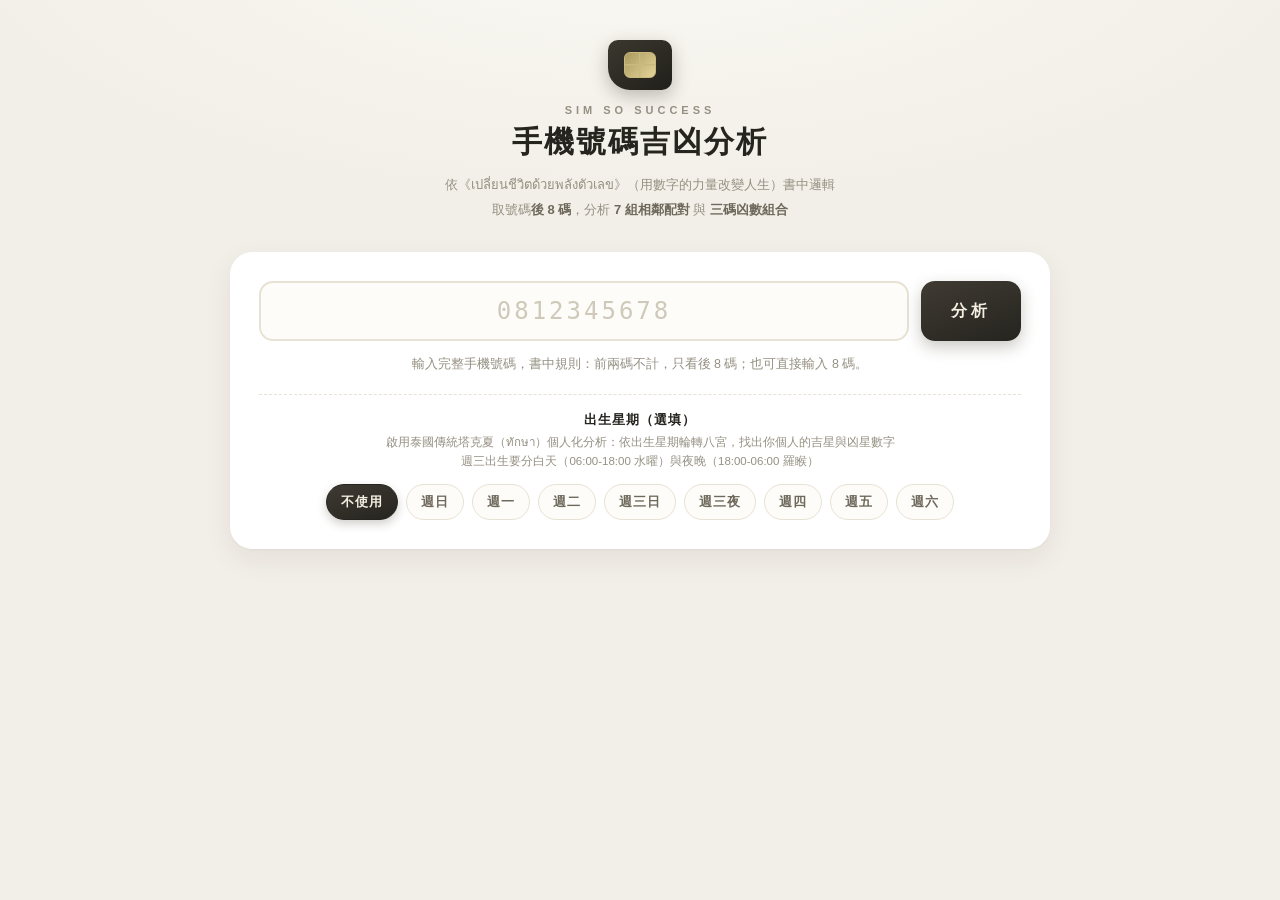
==== index.html @ 153717e4 "chore: 改名 index.html 供 GitHub Pages 直接開啟 Co-Authored-By: Claude Fable 5 <noreply@anthropic.com> Clau" ====
<!DOCTYPE html>
<html lang="zh-Hant">
<head>
<meta charset="UTF-8">
<meta name="viewport" content="width=device-width, initial-scale=1.0">
<title>เบอร์มงคล 手機號碼吉凶分析</title>
<style>
  :root{
    --bg:#f2efe8; --card:#ffffff; --ink:#26241f; --sub:#959082;
    --line:#e8e2d4;
    --good:#2f7a54; --good-soft:#e3f1e8; --good-deep:#1f5e3e;
    --mid:#a07f28; --mid-soft:#f6eed6;
    --bad:#b0472f; --bad-soft:#f8e7e1; --bad-deep:#8c3520;
    --dark:#33302a; --dark2:#4a463e;
  }
  *{box-sizing:border-box; margin:0; padding:0;}
  html{scroll-behavior:smooth;}
  body{
    font-family:"PingFang TC","Noto Sans TC","Microsoft JhengHei",sans-serif;
    background:
      radial-gradient(1200px 500px at 50% -10%, #fbf9f4 0%, var(--bg) 60%),
      var(--bg);
    color:var(--ink); min-height:100vh; padding:40px 16px 90px;
  }
  .wrap{max-width:820px; margin:0 auto;}

  /* ---------- header ---------- */
  header{text-align:center; margin-bottom:30px;}
  .simcard{
    width:64px; height:50px; margin:0 auto 14px; position:relative;
    background:linear-gradient(145deg,#3b382f,#211f1a);
    border-radius:10px 10px 10px 22px;
    box-shadow:0 6px 18px rgba(40,35,20,.28);
  }
  .simcard::before{
    content:""; position:absolute; inset:12px 16px;
    border:1.5px solid #c9b97e; border-radius:6px;
    background:
      linear-gradient(#c9b97e,#c9b97e) 50% 0/1.5px 100% no-repeat,
      linear-gradient(#c9b97e,#c9b97e) 0 50%/100% 1.5px no-repeat,
      linear-gradient(135deg,#ac9a5e,#e3d49a);
  }
  header .brand{
    font-size:11px; letter-spacing:4px; color:var(--sub); font-weight:700;
    text-transform:uppercase; margin-bottom:6px;
  }
  h1{font-size:30px; font-weight:800; letter-spacing:2px;}
  header .sub{
    color:var(--sub); font-size:13px; margin-top:10px; line-height:1.9;
  }
  header .sub b{color:#6f695c; font-weight:700;}

  /* ---------- panels ---------- */
  .panel{
    background:var(--card); border-radius:22px; padding:28px;
    box-shadow:0 1px 2px rgba(40,35,20,.04), 0 10px 30px rgba(40,35,20,.07);
    margin-bottom:22px; border:1px solid #fff;
  }
  .sec-title{
    font-size:16px; font-weight:800; letter-spacing:1px;
    display:flex; align-items:center; gap:10px; margin-bottom:16px;
  }
  .sec-title .bar{width:5px; height:20px; border-radius:3px; background:var(--dark);}
  .sec-title.g .bar{background:var(--good);}
  .sec-title.b .bar{background:var(--bad);}
  .sec-title.w .bar{background:#d1742f;}

  /* ---------- input ---------- */
  .input-row{display:flex; gap:12px;}
  input#num{
    flex:1; font-size:24px; letter-spacing:5px; padding:14px 18px;
    border:2px solid var(--line); border-radius:14px; outline:none;
    font-family:"SF Mono",Menlo,monospace; text-align:center; color:var(--ink);
    background:#fdfcf9; transition:border-color .2s, box-shadow .2s;
  }
  input#num:focus{border-color:#b7ad97; box-shadow:0 0 0 4px rgba(183,173,151,.18);}
  input#num::placeholder{color:#cfc9ba; letter-spacing:3px;}
  button#go{
    background:linear-gradient(160deg,#3f3b33,#26241f); color:#f4efe2;
    border:none; border-radius:14px; padding:14px 30px; font-size:16px;
    cursor:pointer; font-family:inherit; letter-spacing:4px; font-weight:700;
    box-shadow:0 6px 16px rgba(40,35,20,.25); transition:transform .1s, box-shadow .2s;
  }
  button#go:hover{box-shadow:0 8px 20px rgba(40,35,20,.32);}
  button#go:active{transform:scale(.96);}
  .hint{font-size:12.5px; color:var(--sub); margin-top:12px; text-align:center; line-height:1.8;}

  /* ---------- taksa day picker ---------- */
  .day-block{margin-top:18px; border-top:1px dashed var(--line); padding-top:16px;}
  .day-block .db-title{
    font-size:13px; font-weight:800; text-align:center; letter-spacing:1px; margin-bottom:4px;
  }
  .day-block .db-sub{font-size:11.5px; color:var(--sub); text-align:center; margin-bottom:12px; line-height:1.7;}
  .day-chips{display:flex; gap:8px; justify-content:center; flex-wrap:wrap;}
  .day-chips button{
    font-family:inherit; font-size:13px; font-weight:700; letter-spacing:1px;
    padding:8px 14px; border-radius:999px; cursor:pointer;
    border:1.5px solid var(--line); background:#fdfcf9; color:#6f695c;
    transition:all .15s;
  }
  .day-chips button:hover{border-color:#b7ad97;}
  .day-chips button.on{
    background:linear-gradient(160deg,#3f3b33,#26241f); color:#f4efe2; border-color:#26241f;
    box-shadow:0 4px 10px rgba(40,35,20,.22);
  }

  /* ---------- taksa result ---------- */
  .tk-tiles{display:flex; gap:8px; justify-content:center; flex-wrap:wrap; margin:6px 0 14px;}
  .tk-tile{
    width:64px; border-radius:13px; overflow:hidden; text-align:center;
    border:1px solid var(--line); background:#fff;
  }
  .tk-tile .d{
    font-size:22px; font-weight:800; padding:8px 0 6px; font-family:"SF Mono",Menlo,monospace;
  }
  .tk-tile .c{font-size:11px; font-weight:800; padding:4px 2px; letter-spacing:.5px;}
  .tk-tile .t{font-size:9.5px; padding:0 2px 6px; opacity:.75;}
  .tk-tile.tk-good{border-color:#bcd8c6;}
  .tk-tile.tk-good .d{color:var(--good-deep);}
  .tk-tile.tk-good .c,.tk-tile.tk-good .t{background:var(--good-soft); color:var(--good-deep);}
  .tk-tile.tk-good .c{padding-top:6px;}
  .tk-tile.tk-neu{border-color:#e4dcc8;}
  .tk-tile.tk-neu .d{color:#7a725d;}
  .tk-tile.tk-neu .c,.tk-tile.tk-neu .t{background:#f4efe1; color:#7a725d;}
  .tk-tile.tk-neu .c{padding-top:6px;}
  .tk-tile.tk-bad{border-color:#e6bdb0;}
  .tk-tile.tk-bad .d{color:var(--bad-deep);}
  .tk-tile.tk-bad .c,.tk-tile.tk-bad .t{background:var(--bad-soft); color:var(--bad-deep);}
  .tk-tile.tk-bad .c{padding-top:6px;}
  .tk-tile.tk-out{border-color:#e6e1d4; opacity:.75;}
  .tk-tile.tk-out .d{color:#a29a86;}
  .tk-tile.tk-out .c,.tk-tile.tk-out .t{background:#f1eee6; color:#a29a86;}
  .tk-tile.tk-out .c{padding-top:6px;}
  .tk-sum{
    display:flex; gap:10px; justify-content:center; flex-wrap:wrap; margin-top:6px;
  }
  .tk-sum span{
    font-size:12.5px; font-weight:700; padding:6px 14px; border-radius:999px; letter-spacing:.5px;
  }
  .tk-note{font-size:12.5px; color:var(--sub); line-height:1.9; margin-top:14px; text-align:center;}

  /* ---------- result hero ---------- */
  #result{display:none;}
  .reveal{animation:up .5s ease both;}
  @keyframes up{from{opacity:0; transform:translateY(14px);} to{opacity:1; transform:none;}}

  .hero{display:flex; align-items:center; gap:30px; flex-wrap:wrap;}
  .ringbox{position:relative; width:150px; height:150px; margin:0 auto; flex-shrink:0;}
  .ringbox svg{transform:rotate(-90deg);}
  .ringbox .track{stroke:#efe9db;}
  .ringbox .prog{
    stroke-linecap:round; transition:stroke-dashoffset 1s cubic-bezier(.2,.7,.3,1);
  }
  .ringbox .mid{
    position:absolute; inset:0; display:flex; flex-direction:column;
    align-items:center; justify-content:center;
  }
  .ringbox .n{font-size:44px; font-weight:800; line-height:1; font-variant-numeric:tabular-nums;}
  .ringbox .t{font-size:11px; color:var(--sub); margin-top:4px; letter-spacing:2px;}
  .verdict{flex:1; min-width:240px;}
  .verdict .tag{
    display:inline-block; font-size:12px; font-weight:800; letter-spacing:2px;
    padding:4px 14px; border-radius:999px; margin-bottom:10px;
  }
  .verdict h2{font-size:24px; margin-bottom:10px; letter-spacing:1px;}
  .verdict p{font-size:14px; color:#6f695c; line-height:1.95;}

  /* digits */
  .digits{display:flex; gap:7px; justify-content:center; margin:26px 0 6px; flex-wrap:wrap;}
  .digits span{
    width:42px; height:52px; border-radius:11px;
    background:linear-gradient(165deg,#413d34,#282520); color:#f6f1e4;
    display:flex; align-items:center; justify-content:center;
    font-size:24px; font-weight:800;
    box-shadow:inset 0 1px 0 rgba(255,255,255,.12), 0 3px 8px rgba(40,35,20,.18);
  }
  .digits span.prefix{
    background:#eae4d5; color:#b3ab97; box-shadow:none;
  }
  .digits-cap{font-size:11.5px; color:var(--sub); text-align:center; letter-spacing:1px;}

  /* pair flip-clock badges */
  .pair-strip{display:flex; gap:10px; justify-content:center; flex-wrap:wrap; margin-top:20px;}
  .fchip{display:flex; flex-direction:column; align-items:center; gap:6px;}
  .fchip .clock{
    display:flex; gap:3px; padding:5px;
    background:#8f897a; border-radius:12px;
    box-shadow:inset 0 1px 3px rgba(0,0,0,.25);
  }
  .fchip .clock i{
    font-style:normal; width:26px; height:32px; border-radius:7px;
    display:flex; align-items:center; justify-content:center;
    font-size:17px; font-weight:800; font-family:"SF Mono",Menlo,monospace;
  }
  .fchip .clock i:first-child{background:#2e2b25; color:#fff;}
  .fchip .clock i:last-child{background:#f7f3e8; color:#2e2b25;}
  .fchip .gl{font-size:11px; font-weight:800; letter-spacing:1px; padding:2px 9px; border-radius:999px;}
  .gl.G{background:var(--good-soft); color:var(--good-deep);}
  .gl.M{background:var(--mid-soft); color:var(--mid);}
  .gl.B{background:var(--bad-soft); color:var(--bad-deep);}
  .fchip.hit-g .clock{background:#5f8a71;}
  .fchip.hit-b .clock{background:#a8705d;}

  /* warnings */
  .warn-card{
    border-radius:16px; padding:16px 18px; margin-bottom:12px;
    background:linear-gradient(160deg,#fbeee8,#f7e2d8);
    border:1px solid #eed3c4; color:#84402c; font-size:14px; line-height:1.9;
    display:flex; gap:14px; align-items:flex-start;
  }
  .warn-card .code{
    background:#a8462b; color:#fff; font-weight:800; letter-spacing:3px;
    border-radius:9px; padding:6px 12px; font-size:16px; flex-shrink:0;
    font-family:"SF Mono",Menlo,monospace;
  }
  .warn-card .cat{
    display:inline-block; font-size:11px; background:#fff; border-radius:999px;
    padding:1px 9px; margin-left:6px; color:#a8462b; font-weight:700; vertical-align:2px;
  }

  /* pros cons */
  .pc-grid{display:grid; grid-template-columns:1fr 1fr; gap:26px;}
  @media (max-width:640px){ .pc-grid{grid-template-columns:1fr;} }
  ul.flat{list-style:none;}
  ul.flat li{
    font-size:14px; line-height:1.75; padding:7px 0 7px 24px; position:relative; color:#44403a;
    border-bottom:1px dashed #f0ebdf;
  }
  ul.flat li:last-child{border-bottom:none;}
  ul.flat li::before{
    content:""; position:absolute; left:5px; top:16px; width:8px; height:8px; border-radius:50%;
  }
  ul.flat.good li::before{background:var(--good);}
  ul.flat.bad li::before{background:var(--bad);}
  ul.flat li .src{
    color:#c0b9a4; font-size:11px; margin-left:8px; letter-spacing:1px;
    font-family:"SF Mono",Menlo,monospace;
  }
  .empty-pros{color:var(--sub); font-size:13.5px; padding:6px 0;}

  /* pair detail */
  .pair-card{
    border:1px solid var(--line); border-radius:18px; padding:18px 20px; margin-bottom:14px;
    background:linear-gradient(175deg,#fffef9,#fbf8f0);
  }
  .pair-card .head{display:flex; align-items:center; gap:12px; margin-bottom:10px; flex-wrap:wrap;}
  .pair-card .clock{
    display:flex; gap:3px; padding:5px; background:#8f897a; border-radius:11px;
    box-shadow:inset 0 1px 3px rgba(0,0,0,.25);
  }
  .pair-card .clock i{
    font-style:normal; width:28px; height:34px; border-radius:7px;
    display:flex; align-items:center; justify-content:center;
    font-size:18px; font-weight:800; font-family:"SF Mono",Menlo,monospace;
  }
  .pair-card .clock i:first-child{background:#2e2b25; color:#fff;}
  .pair-card .clock i:last-child{background:#f7f3e8; color:#2e2b25;}
  .pair-card .pname{font-weight:800; font-size:15.5px; letter-spacing:.5px;}
  .pair-card .pthai{font-size:11.5px; color:var(--sub); display:block; margin-top:2px; font-weight:400;}
  .badge{font-size:12px; font-weight:800; padding:4px 12px; border-radius:999px; margin-left:auto; letter-spacing:1px;}
  .badge.G{background:var(--good-soft); color:var(--good-deep);}
  .badge.M{background:var(--mid-soft); color:var(--mid);}
  .badge.B{background:var(--bad-soft); color:var(--bad-deep);}
  .meter{
    height:6px; border-radius:3px; background:#efe9db; margin:4px 0 12px; overflow:hidden; position:relative;
  }
  .meter i{
    position:absolute; top:0; bottom:0; left:50%; border-radius:3px;
  }
  .pl{font-size:13.5px; line-height:1.95; color:#4a463e; margin-top:2px;}
  .pl .lab{font-weight:800; margin-right:2px;}
  .pl.p .lab{color:var(--good-deep);}
  .pl.c .lab{color:var(--bad-deep);}

  .note{
    font-size:12.5px; color:var(--sub); line-height:2; margin-top:24px;
    border-top:1px dashed var(--line); padding-top:18px;
  }
  .legend{
    display:flex; gap:8px; flex-wrap:wrap; margin-top:10px;
  }
  .legend span{font-size:11px; padding:3px 10px; border-radius:999px; font-weight:700; letter-spacing:1px;}
  @media (max-width:520px){
    .digits span{width:32px; height:42px; font-size:19px;}
    h1{font-size:24px;}
    .panel{padding:20px;}
    .hero{gap:18px;}
  }
</style>
</head>
<body>
<div class="wrap">
  <header>
    <div class="simcard"></div>
    <div class="brand">SIM SO SUCCESS</div>
    <h1>手機號碼吉凶分析</h1>
    <div class="sub">依《เปลี่ยนชีวิตด้วยพลังตัวเลข》（用數字的力量改變人生）書中邏輯<br>取號碼<b>後 8 碼</b>，分析 <b>7 組相鄰配對</b> 與 <b>三碼凶數組合</b></div>
  </header>

  <div class="panel">
    <div class="input-row">
      <input id="num" inputmode="numeric" placeholder="0812345678" maxlength="15">
      <button id="go">分析</button>
    </div>
    <div class="hint">輸入完整手機號碼，書中規則：前兩碼不計，只看後 8 碼；也可直接輸入 8 碼。</div>
    <div class="day-block">
      <div class="db-title">出生星期（選填）</div>
      <div class="db-sub">啟用泰國傳統塔克夏（ทักษา）個人化分析：依出生星期輪轉八宮，找出你個人的吉星與凶星數字<br>週三出生要分白天（06:00-18:00 水曜）與夜晚（18:00-06:00 羅睺）</div>
      <div class="day-chips" id="dayChips">
        <button data-d="">不使用</button>
        <button data-d="1">週日</button>
        <button data-d="2">週一</button>
        <button data-d="3">週二</button>
        <button data-d="4">週三日</button>
        <button data-d="8">週三夜</button>
        <button data-d="5">週四</button>
        <button data-d="6">週五</button>
        <button data-d="7">週六</button>
      </div>
    </div>
  </div>

  <div id="result">
    <div class="panel reveal">
      <div class="hero">
        <div class="ringbox">
          <svg width="150" height="150" viewBox="0 0 150 150">
            <circle class="track" cx="75" cy="75" r="64" fill="none" stroke-width="11"/>
            <circle class="prog" id="ringProg" cx="75" cy="75" r="64" fill="none" stroke-width="11"
              stroke-dasharray="402" stroke-dashoffset="402"/>
          </svg>
          <div class="mid">
            <div class="n" id="scoreN">0</div>
            <div class="t">SCORE / 100</div>
          </div>
        </div>
        <div class="verdict">
          <span class="tag" id="verdictTag"></span>
          <h2 id="verdictTitle"></h2>
          <p id="verdictDesc"></p>
        </div>
      </div>
      <div class="digits" id="digitBoxes"></div>
      <div class="digits-cap" id="digitCap"></div>
      <div class="pair-strip" id="pairStrip"></div>
    </div>

    <div class="panel reveal" id="tkPanel" style="display:none">
      <div class="sec-title"><span class="bar"></span>塔克夏個人化分析 <span style="font-size:11.5px;color:var(--sub);font-weight:400;letter-spacing:1px" id="tkDayLabel"></span></div>
      <div class="tk-tiles" id="tkTiles"></div>
      <div class="tk-sum" id="tkSum"></div>
      <div class="tk-note" id="tkNote"></div>
    </div>

    <div class="panel reveal" id="warnPanel" style="display:none">
      <div class="sec-title w"><span class="bar"></span>書中特別警告的凶數組合</div>
      <div id="warnList"></div>
    </div>

    <div class="panel reveal">
      <div class="pc-grid">
        <div>
          <div class="sec-title g"><span class="bar"></span>號碼帶給主人的優點</div>
          <ul class="flat good" id="prosList"></ul>
        </div>
        <div>
          <div class="sec-title b"><span class="bar"></span>號碼帶給主人的缺點</div>
          <ul class="flat bad" id="consList"></ul>
        </div>
      </div>
    </div>

    <div class="panel reveal">
      <div class="sec-title"><span class="bar"></span>逐組配對解析</div>
      <div id="pairDetail"></div>
      <div class="legend">
        <span style="background:var(--good-soft);color:var(--good-deep)">大吉 +8~+10</span>
        <span style="background:var(--good-soft);color:var(--good-deep)">吉 +5~+7</span>
        <span style="background:var(--mid-soft);color:var(--mid)">平 0~+4</span>
        <span style="background:var(--bad-soft);color:var(--bad-deep)">凶 -1~-6</span>
        <span style="background:var(--bad-soft);color:var(--bad-deep)">大凶 -7~-10</span>
      </div>
      <div class="note">
        計分方式：後 8 碼共 7 組相鄰配對，依書中每組配對的吉凶評級（-10 ~ +10）加總換算為 100 分制；出現書中列名的三碼凶數組合另行扣分。書中定義「吉祥號（เบอร์มงคล）後 8 碼不能含任何凶數配對」，包含書中八組仇敵配對（เลขคู่ศัตรู：13/31、18/81、25/52、27/72、37/73、48/84、67/76、68/86），因此含大凶配對時總分會被限制在 59 分以下。數字 9 會隨相鄰數字變化，數字 0 弊多於利。選填出生星期時，另依泰國傳統塔克夏（ทักษา）盤輪轉八宮做個人化加減分（上限 ±12）。本工具僅整理書中與傳統命理觀點，供參考娛樂。
      </div>
    </div>
  </div>
</div>

<script>
// ================================================================
// 書中 55 組配對資料（吉凶分數 -10 ~ +10）
// 分類依書：คู่มิตร 吉祥組、คู่สมพล 加持組、คู่ธาตุ 元素組、คู่ศัตรู 仇敵組（一律大凶）
// ================================================================
const PAIRS = {
  "00":{s:-10,name:"孤寂之數",th:"เลขอันตราย",pros:[],cons:["孤僻封閉","活在自己的世界","鑽牛角尖","想法難以捉摸","孤單","感情不順","壓力大","做事出人意料","內心混亂"]},
  "01":{s:-1,name:"自由領袖",th:"",pros:["愛自由","有領導力","上進","時髦","不受擺佈","重視尊嚴","想法獨特","不隨波逐流"],cons:["常遠離家鄉","易被騙","易被出賣","被扯後腿","做好事身邊人不領情","常遇突發事件","遭人嫉妒","被眼紅打壓"]},
  "02":{s:-3,name:"異鄉安撫",th:"",pros:["在異鄉遇貴人","喜歡旅行","口才能安撫人心"],cons:["小心三角戀","感情糾紛不斷","多情不知足","拘謹憂慮","阻礙重重","人生易受挫","錢財易被侵占"]},
  "03":{s:-2,name:"勤奮糾察",th:"",pros:["勤勞","緊咬不放","抓錯精準","識人","反應快","身手敏捷","愛自由","敢衝敢賭","不愛受人管"],cons:["性急火爆","魯莽","不怕危險","常與人衝突","小心親屬帶來的麻煩","身邊人常帶煩心事來","挑錯挑到身邊人累"]},
  "04":{s:3,name:"談判智者",th:"",pros:["求生智慧強","頭腦聰明","談判功力一流","講話犀利","直覺神準","常有創新點子"],cons:["愛改變環境卻不改變自己","太容易相信人、越愛越信","愛背後議論他人"]},
  "05":{s:6,name:"正直規劃",th:"",pros:["樂觀","言語公正","虔誠向善","生活有規劃","對社會有責任感","得長輩緣"],cons:["工作偶有變數與阻礙","易過度沉迷於感興趣的事"]},
  "06":{s:2,name:"美感歡愉",th:"",pros:["愛美有品味","開朗歡樂","擅長社交","有設計藝術天分"],cons:["愛幻想","鋪張浪費","花錢無度恐生財務問題","桃花易招來錯的人","感情常失望","情緒難捉摸"]},
  "07":{s:-6,name:"苦行忍耐",th:"",pros:["耐操","能忍","吃重任務也扛","下定決心目標高"],cons:["工作辛苦不順","阻礙卡關","痛苦憂鬱","志向高卻難如願","沉悶","壓力大","想太多","焦慮","常有突發驚嚇","行事神秘"]},
  "08":{s:-4,name:"豪賭俠氣",th:"",pros:["敢賭敢衝","天不怕地不怕","豪爽講義氣","為人海派","不醉不歸"],cons:["常有煩心事","易被說閒話","身邊人帶來麻煩","財務拮据","成果易失敗","阻礙多","欠缺周全"]},
  "09":{s:4,name:"靈感直覺",th:"",pros:["第六感強","與宗教信仰有緣","常有意外好運","解決問題迅速"],cons:["有他人進不去的私人世界","行為特立獨行被當怪咖","易被人抹黑"]},
  "11":{s:-1,name:"超級領袖",th:"",pros:["超級領導者","自信十足","上進渴望被認同"],cons:["性急","自負","固執","情緒起伏大","說話衝","誰都不服","擺架子","對問題的耐受度低"]},
  "12":{s:-3,name:"外柔內剛",th:"",pros:["適應環境力強","情緒隱藏得好","思想自由度高"],cons:["壓抑久了傷心理","時好時壞","對信任的人會情緒全面爆發","外柔內剛","與伴侶易衝突","書中提醒用這組要特別小心"]},
  "13":{s:-8,name:"衝突開拓",th:"คู่ขัดแย้ง 仇敵組",pros:["解決問題強","是敢挑戰的開拓者","不成功不放棄","說寫都有謀略"],cons:["人生大起大落","想得快做得快別人跟不上","阻礙來自與人衝突","性急","衝動行事","情緒暴起暴落","用情緒做決定"]},
  "14":{s:7,name:"機智好學",th:"",pros:["好學","機智","適應力強","有人相助","聰明伶俐","做事快","長輩提攜","有慈悲心","有意外之財"],cons:["偶爾賣弄聰明","話太多","固執己見"]},
  "15":{s:9,name:"智慧貴人",th:"คู่ปัญญา 吉祥組",pros:["長輩貴人相助","莫名得上司疼愛","會規劃工作","致力打好人生基礎","堅強","積極","品味好","懂賺懂花","聰明智慧高","感情運很好","工作步步高升","好運不斷"],cons:[]},
  "16":{s:8,name:"利益豐收",th:"คู่ให้ผลประโยชน์ 加持組",pros:["專注於收益報酬","頂尖規劃者","有毅力","勤奮打造穩固根基","積極強健","與年齡有差距的對象感情深厚","用心經營家庭"],cons:["想太多恐成感情阻礙","有時細膩過頭讓身邊人累"]},
  "17":{s:0,name:"商業奇才",th:"คู่ธาตุ 元素組・雙面",pros:["反應機智一流","適合經商","敢冒險","是築夢者","能靠實力衝向成功","想得大做得真"],cons:["容易沉迷著魔","有離婚喪偶風險","想太多","焦慮","常感壓力","內心燥熱","工作順、錢流動但存不住"]},
  "18":{s:-8,name:"業債之數",th:"คู่หนี้กรรม 仇敵組",pros:["說話直","敢表達意見","心胸寬","真誠"],cons:["行事神秘難懂","財務起落大易負債","與愛人分離","常處壓力之下","想做大事就遇阻礙","感情多問題","幫人反被嫌"]},
  "19":{s:5,name:"名聲創意",th:"",pros:["有名聲","有創意","有抱負","樂善好施","愛上進","樂於助人","有威望","出眾有光彩","想出名用這組"],cons:["性急","財運起伏不定","女性易與伴侶鬥嘴"]},
  "22":{s:6,name:"談判外交",th:"",pros:["談判高手","思路開闊","善於思辨","記憶力好","擅長交朋友","東西輕鬆到手","服務業興旺","金錢周轉靈活","能看透人心"],cons:["不會拒絕人","因客氣總是讓步","優柔寡斷不夠果決"]},
  "23":{s:4,name:"甜言商才",th:"",pros:["勤勞","心胸寬","魅力吸引人","嘴甜","聰明智慧高","講道理","有過濾他人想法的特殊能力","有利經商"],cons:["小心桃色糾紛","可能欠缺自制","恐因異性犯道德錯誤","時時保持正念可化解"]},
  "24":{s:10,name:"慈愛人緣",th:"คู่เมตตา 吉祥組",pros:["人見人愛","遇到的人帶來好運多於壞運","慈愛人緣旺","朋友相助","遇到的都是好朋友","個性甜美","被身邊人疼愛","樂觀","開朗","腦筋靈活會想會說","品味好愛美","工作強、收入源源不絕","能遇疼愛自己的好伴侶"],cons:[]},
  "25":{s:-7,name:"父子衝突",th:"คู่พ่อลูกขัดแย้ง 仇敵組",pros:["建立事業有耐性","有統御權力","有力量對抗阻礙","勤勞","有大格局","人生長跑漸入佳境"],cons:["長幼之間易起衝突","財務不穩","工作辛勞","男性用恐與父親或兒子衝突","女性用恐強勢壓過伴侶或一味屈就"]},
  "26":{s:5,name:"言語生財",th:"",pros:["有魅力","溫暖","是可靠的商量對象","願意傾聽","因言語得財得愛","擅長社交","話語能開創未來","說話聰明","看得穿人的手腕","上進","適應力好"],cons:["為愛花錢多","感情上心軟","錢來得快花得快","欠缺謹慎"]},
  "27":{s:-8,name:"離別病痛",th:"คู่พลัดพราก/หนี้สิน 仇敵組",pros:["心胸寬","預測精準"],cons:["常遇阻礙","突發病痛","常有離別","為愛所苦","想太多","長期負債","替人背債","常被借錢","與親近的人衝突","慢性病纏身"]},
  "28":{s:3,name:"資金周轉",th:"คู่หมุนเงิน 加持組",pros:["心胸寬","有權勢","敢投資","資金周轉能力強","敢試錯","上進","日後根基穩固"],cons:["阻礙常來自利益糾葛","恐涉違法犯戒","情緒化","小心爛桃花與小三糾紛"]},
  "29":{s:4,name:"敏捷創想",th:"",pros:["做事迅速","敏捷","腦筋轉得快","想像力創造力豐富","心地善良","任何事都能商量","第六感強","喜歡旅行"],cons:["猶豫、易被人牽著走","疑神疑鬼","外強內軟","想法恐與伴侶衝突"]},
  "33":{s:-2,name:"戰將本色",th:"",pros:["愛交際","追求上進","工作勤奮","重朋友","自信強","敢正面迎戰","愛競爭","拚勁十足","認真投入"],cons:["衝動暴躁","火氣大","性急不讓人","固執硬頸","誰都不怕不求人","嘴硬說話狠","言語粗魯狂妄","感情用錯對象反成阻礙","做事太快別人跟不上"]},
  "34":{s:-1,name:"敢言辯才",th:"雙面",pros:["敢說敢表現","辯才好","聰明、決策快","遇阻不退","有企圖心","說到做到"],cons:["思想與行動易與人衝突","說話不看場合","言詞激烈","話中帶刺","不輕易讓人","易焦慮","思想鑽牛角尖","就算是對的也可能因言樹敵"]},
  "35":{s:4,name:"幕後靠山",th:"คู่ช่วยอยู่เบื้องหลัง 加持組",pros:["堅強","勤勞","金錢周轉好","決策聰明","有俠氣","敢衝敢拚","獲他人合作","有權勢威望受人敬畏","統御力強","敢開創新事物"],cons:["小心權力用錯地方","易與伴侶起摩擦","脾氣火爆","心狠果斷"]},
  "36":{s:9,name:"錢財愛情",th:"คู่เงินและความรัก 吉祥組",pros:["外貌出眾又有財","追求利益與愛情的決心強","先苦後甘","能建立穩固家業","說話直率真誠","愛情甜蜜","積極熱情","勤奮賺錢有長輩後盾","心胸寬","生意能成不求人"],cons:[]},
  "37":{s:-9,name:"官司意外",th:"คู่ทะเลาะวิวาท 仇敵組",pros:["鬥志強","重尊嚴","外勤實地工作行"],cons:["常遇阻礙","阻礙拖延、痛苦累積","消極厭世","感覺被逼迫","官司糾紛","寧折不彎","易生急禍","要忍受艱辛","壓力大","易出意外","健康出問題"]},
  "38":{s:-1,name:"豪膽投機",th:"คู่ธาตุ 元素組・雙面",pros:["敢衝敢賭","保持行動資金就湧入","謹慎的話能成功","心胸寬","重朋友義氣"],cons:["脾氣火爆","敢賭也敢輸","財務波動大","投資愛冒險","想法與人衝突","小心三角戀","事業起得快落得快","小心權力用錯方向"]},
  "39":{s:3,name:"意外成功",th:"",pros:["有意想不到的成功","認真投入","成長進步快","增強買賣能量","愛鑽研","愛競爭且常獲勝","體能精力旺","跟得上科技","重視吉祥信仰"],cons:["阻礙源於性急","情緒強烈易怒","要小心桃色糾紛"]},
  "44":{s:7,name:"策劃軍師",th:"",pros:["愛規劃","思考縝密","想法獨一無二","大家搶著向你問資訊","知道別人不知道的事","口才好","社交強","應變靈活","談判頂尖聰明","說出的話常對自己有利"],cons:["小心文件契約出問題","健忘迷糊"]},
  "45":{s:10,name:"全能貴人",th:"",pros:["可信賴","講道理","多才多藝","熱愛知識","適應力好","帶來財運與事業運","有生意好運","能得大筆錢財","好學機智","口才好","有城府","後輩敬重","長輩支持","談學業易成","親近佛法","內心平靜"],cons:[]},
  "46":{s:8,name:"順風順水",th:"เลขคู่มิตร 吉祥組",pros:["做事順暢無阻","溫柔甜美","品味好","時髦會打扮","讀心能力強","不太吃苦","身心舒暢","有地位基業","有藝術頭腦","有權勢","信用好","外柔內剛","賺錢能力強","錢財過手不斷","愛情清新"],cons:["不夠謹慎","耳根子軟","可能花不少錢打扮自己"]},
  "47":{s:2,name:"群眾工作者",th:"คู่นักพัฒนางาน 加持組",pros:["說話有威嚴","能說服他人跟隨","擅長與群眾工作","同伴給予合作","機智好","聰明犀利","勤奮賺錢"],cons:["有時說話得罪人","與愛人聚少離多、勞累","扛的責任多","工作辛苦但回報不成正比"]},
  "48":{s:-7,name:"禍從口出",th:"คู่เสียเพราะปาก 仇敵組",pros:["有手腕","有城府","聰明","敢冒險","能自保","唇槍舌戰很強"],cons:["魯莽","容易起爭執","以自我為中心","阻礙多","易被騙","被欺瞞","被說閒話","麻煩纏身","文件契約常出問題","恐因自己說的話受損"]},
  "49":{s:8,name:"生財鬼才",th:"",pros:["機智反應好","賺錢方式靈活多變","想法說法與眾不同","認真投入","生意買賣旺","頭腦精明","異鄉工作運佳","擅長科技產品"],cons:[]},
  "55":{s:9,name:"長輩護持",th:"",pros:["熱愛正義","獲身邊人相助","樂於教導","虔誠向善","樂觀","有條有理","沉穩周全","懂得感恩","說話有原則可信賴","獲長輩支持","常受年長者照顧"],cons:[]},
  "56":{s:10,name:"富貴圓滿",th:"",pros:["能力強","懂理財規劃","意志堅定","穩健","樂善好施","慷慨","致力建立地位","解決問題強","長輩幫助","不怕窮","樣樣精通","聰明全面","錢財存得住","做什麼都容易成功","愛情如願","感情穩定"],cons:[]},
  "57":{s:0,name:"苦幹築基",th:"雙面",pros:["勤奮打基礎","敢啟動大案子","工作拚","有耐心等待成功","敢想敢做"],cons:["與長輩相處憋屈甚至檯面上衝突","易有債務","官司糾紛","因想太多而生病"]},
  "58":{s:-3,name:"權謀冒險",th:"",pros:["有手腕謀略","識破居心不良者","熱愛挑戰","模仿學習能力強"],cons:["勤勞三分鐘熱度","自戀","自我感覺良好","愛冒險","欠缺周全","來得容易去得快、易負債","太會編故事最後變成說謊"]},
  "59":{s:8,name:"靈性智慧",th:"",pros:["有智慧","想法特別但正向","長輩罩","求知若渴","預測神準","與命理占星有緣","有意外好運","神明庇佑","內心平靜","與外國外語異文化有緣","健康變好"],cons:[]},
  "66":{s:6,name:"萬人迷",th:"",pros:["人見人愛","有魅力","品味好","勤奮賺錢、致富不難","愛美","愛交際","因溫柔可愛被疼","愛情清新","有望成家結婚"],cons:["太有魅力、異性緣過旺反傷感情","貪戀美色美物讓定力變差"]},
  "67":{s:-9,name:"全面阻礙",th:"คู่อุปสรรครอบด้าน 仇敵組",pros:[],cons:["有苦","焦慮","每況愈下","分裂破碎","被背叛","家庭問題","屋漏偏逢連夜雨","愛情離散","情緒不穩","煩躁","想太多","家內矛盾","恐工作金錢愛情全失"]},
  "68":{s:-7,name:"沉迷破財",th:"คู่มัวเมา 仇敵組",pros:["敢梭哈","敢冒險","有手腕有城府","魅力強","積極"],cons:["欠缺周全","心太軟","容易被騙","會賺錢但敗在娛樂嗜好","感情易被沖昏頭","為慾望興趣花大錢","健康不佳"]},
  "69":{s:4,name:"財來財去",th:"",pros:["金錢與愛情不斷流入","會賺錢","能成功","有運氣","有人愛","時髦","好學","上進","有威望"],cons:["錢進得快但存不住","愛情送上門卻挑到最後一場空"]},
  "77":{s:-2,name:"重擔苦撐",th:"",pros:["能耐著性子劈開阻礙","勤奮意志強","責任感重"],cons:["性急","感到壓迫","做大事相當累","感情與家人瑣事糾紛多","說話不留情面","嚴肅緊繃","對人生成敗焦慮不安"]},
  "78":{s:0,name:"江湖義氣",th:"คู่นักเลง 雙面",pros:["有人相助","朋友眾多","講義氣","決策有理性","敢冒險而有領導地位"],cons:["容易因朋友被帶偏","容易負債","為愛所苦","用情緒做決定"]},
  "79":{s:3,name:"古物福緣",th:"",pros:["與古老事物有緣","適合收藏古董聖物","受數字 9 的力量加持有好運"],cons:[]},
  "88":{s:-8,name:"沉溺失速",th:"凶",pros:[],cons:["流氓性格","衝動放縱","沉迷成癮","成功來得快、苦也來得急","是非不分","詭計多端","太過油條","輕信他人恐受重傷","愛誰就聽不進勸"]},
  "89":{s:2,name:"威望福報",th:"雙面",pros:["識人精準","腦筋動得快","心胸寬","有權勢威望福報","與神聖事物有緣"],cons:["事業易生亂","買賣不順","心浮氣躁","行事神秘","獨斷獨行","以自我為中心"]},
  "99":{s:7,name:"通靈成就",th:"",pros:["獲得夢想不到的成功","有抱負","與宗教有緣","與國外外語異文化有緣","思想新潮","勇於嘗試","有神聖力量護佑"],cons:[]}
};

// ================================================================
// 書中三碼凶數組合（以數字集合比對，不分順序出現在相鄰三碼）
// cat：書中分類
// ================================================================
const TRIPLES = [
  {set:"001", p:-8, label:"001 / 010 / 100", cat:"0 的危險組", desc:"工作不進步、上司不疼、被扯後腿、朋友背叛"},
  {set:"002", p:-8, label:"002 / 020 / 200", cat:"0 的危險組", desc:"窮困、為錢所苦、常被借錢、招小三小王、感情不順"},
  {set:"003", p:-6, label:"003 / 030 / 300", cat:"0 的危險組", desc:"性急火爆、與人衝突、囉嗦愛唸、挑剔找碴"},
  {set:"004", p:-5, label:"004 / 040 / 400", cat:"0 的危險組", desc:"被議論是非、太輕信他人、愛管閒事"},
  {set:"005", p:-4, label:"005 / 050 / 500", cat:"0 的危險組", desc:"過度沉迷特定事物、鑽牛角尖"},
  {set:"006", p:-8, label:"006 / 060 / 600", cat:"0 的危險組", desc:"招外遇地下情、感情失望、財務漏洞、花錢超支"},
  {set:"007", p:-8, label:"007 / 070 / 700", cat:"0 的危險組", desc:"壓力、焦慮、有苦、重擔、阻礙一堆"},
  {set:"008", p:-8, label:"008 / 080 / 800", cat:"0 的危險組", desc:"沉迷墮落於不良嗜好"},
  {set:"013", p:-8, label:"130 / 103 / 013", cat:"仇敵組+0 大凶", desc:"思想言語都與人衝突"},
  {set:"018", p:-8, label:"180 / 108 / 018", cat:"仇敵組+0 大凶", desc:"被暗箭所傷、被抹黑、與愛人分離"},
  {set:"037", p:-8, label:"370 / 307 / 037", cat:"仇敵組+0 大凶", desc:"扛重擔、阻礙多、勞累錢少"},
  {set:"027", p:-8, label:"270 / 207 / 027", cat:"仇敵組+0 大凶", desc:"負債、財務卡關、替人背債、為愛所苦、離別"},
  {set:"067", p:-9, label:"670 / 607 / 067", cat:"仇敵組+0 大凶", desc:"工作、金錢、愛情恐全盤盡失"},
  {set:"068", p:-7, label:"680 / 608 / 068", cat:"仇敵組+0 大凶", desc:"錢財漏在鋪張浪費上"},
  {set:"048", p:-8, label:"480 / 408 / 048 / 840", cat:"仇敵組+0 大凶", desc:"官司糾紛上法院、說話不算話失信於人"},
  {set:"058", p:-5, label:"850 / 805 / 085", cat:"言語滅前程組", desc:"太會編故事、瞎掰、其實就是說謊"},
  {set:"034", p:-6, label:"340 / 304 / 034", cat:"言語滅前程組", desc:"說話直衝傷人、因言語樹敵"},
  {set:"112", p:-8, label:"112 / 121 / 211", cat:"情緒暴走組", desc:"情緒兩極、暴怒失控、傷感情也傷身心"},
  {set:"123", p:-7, label:"321 / 123", cat:"感情破裂組", desc:"感情易破裂、分手收場"},
  {set:"023", p:-6, label:"023 / 320 / 230", cat:"爛桃花組", desc:"爛桃花、感情糾葛多"},
  {set:"235", p:-6, label:"523 / 325 / 235", cat:"爛桃花組", desc:"桃花劫、因異性惹上大麻煩"},
  {set:"077", p:-5, label:"707 / 770 / 077", cat:"工作不順者常見", desc:"工作辛勞卡關、阻礙重重"},
  {set:"148", p:-5, label:"184 / 148 / 814", cat:"工作不順者常見", desc:"工作屢屢受挫、不得志"},
  {set:"045", p:-4, label:"405 / 450 / 045", cat:"感情有問題者常見", desc:"感情易生波折"},
  {set:"555", p:-4, label:"555", cat:"感情有問題者常見", desc:"感情糾紛多、常與伴侶起爭執"}
];

// ================================================================
// 塔克夏 ทักษา：3x3 盤順時針 1→2→3→4→7→5→8→6，
// 由出生星期的數字起算 บริวาร，依序輪轉八宮
// ================================================================
const TK_CLOCK = [1,2,3,4,7,5,8,6];
const TK_CATS = [
  {th:"บริวาร", zh:"眷屬",  grp:"neu", pt:0,  desc:"身邊的人"},
  {th:"อายุ",   zh:"健康",  grp:"neu", pt:0,  desc:"健康壽數"},
  {th:"เดช",    zh:"權勢",  grp:"good",pt:1,  desc:"權勢與競爭力"},
  {th:"ศรี",    zh:"錢財",  grp:"good",pt:2,  desc:"金錢與吉祥"},
  {th:"มูละ",   zh:"資產",  grp:"good",pt:1,  desc:"財產與根基"},
  {th:"อุตสาหะ",zh:"勤勉",  grp:"neu", pt:0,  desc:"工作與努力"},
  {th:"มนตรี",  zh:"貴人",  grp:"good",pt:2,  desc:"聲望與提攜"},
  {th:"กาลี",   zh:"凶星",  grp:"bad", pt:-3, desc:"凶惡之事"}
];
const TK_DAYS = {1:"週日",2:"週一",3:"週二",4:"週三日",5:"週四",6:"週五",7:"週六",8:"週三夜（羅睺）"};

function taksaMap(birthNum){
  const start = TK_CLOCK.indexOf(birthNum);
  const map = {}; // digit -> cat
  for(let k=0;k<8;k++) map[TK_CLOCK[(start+k)%8]] = TK_CATS[k];
  return map;
}

let selDay = ""; // "" = off
const $ = id => document.getElementById(id);
const pairInfo = (a,b) => PAIRS[a+b] || PAIRS[b+a];
const gradeCls = s => s>=5 ? "G" : (s>=0 ? "M" : "B");
const gradeText = s => s>=8 ? "大吉" : s>=5 ? "吉" : s>=0 ? "平" : s>=-6 ? "凶" : "大凶";
const RING_LEN = 2*Math.PI*64; // 402

function analyze(){
  let raw = $("num").value.replace(/\D/g,"");
  if(raw.length < 4){ alert("請輸入至少 4 碼數字"); return; }
  let prefix = "", core = raw;
  if(raw.length >= 9 && raw[0] === "0"){
    prefix = raw.slice(0,2);
    core = raw.slice(2);
  }

  // 數字顯示
  const boxes = $("digitBoxes"); boxes.innerHTML = "";
  for(const c of prefix){ const s=document.createElement("span"); s.textContent=c; s.className="prefix"; boxes.appendChild(s); }
  for(const c of core){ const s=document.createElement("span"); s.textContent=c; boxes.appendChild(s); }
  $("digitCap").textContent = prefix ? `前兩碼 ${prefix} 不計，分析後 ${core.length} 碼` : `分析全部 ${core.length} 碼`;

  // 相鄰配對
  const pairs = [];
  for(let i=0;i<core.length-1;i++){
    pairs.push({key:core[i]+core[i+1], info:pairInfo(core[i],core[i+1])});
  }
  let sum = 0;
  pairs.forEach(p=>sum+=p.info.s);
  const maxAbs = pairs.length*10;
  let score = Math.round((sum+maxAbs)/(2*maxAbs)*100);

  // 三碼凶數
  const hits = [];
  for(let i=0;i<core.length-2;i++){
    const key = core.slice(i,i+3).split("").sort().join("");
    const t = TRIPLES.find(t=>t.set===key);
    if(t) hits.push({...t, at:core.slice(i,i+3)});
  }
  hits.forEach(h=>score += h.p);

  // 書中規則：吉祥號不能含凶數配對（仇敵組等大凶配對 → 書中分數先封頂 59）
  const hasFatal = pairs.some(p=>p.info.s<=-7);
  if(hasFatal && score>59) score = 59;

  // 塔克夏個人化加減分（在封頂之後套用：凶星扣分能把分數壓到 59 以下，
  // 吉星加分則不能把含大凶配對的號碼救回 59 以上）
  let tkAdj = 0, tkInfo = null;
  if(selDay !== ""){
    const map = taksaMap(Number(selDay));
    const tiles = [], counts = {good:0, neu:0, bad:0, out:0};
    let badDigits = new Set(), goodDigits = new Set();
    for(const c of core){
      const d = Number(c);
      if(d >= 1 && d <= 8){
        const cat = map[d];
        tiles.push({c, cat});
        counts[cat.grp]++;
        tkAdj += cat.pt;
        if(cat.grp === "bad") badDigits.add(c);
        if(cat.grp === "good") goodDigits.add(c);
      } else {
        tiles.push({c, cat:null});
        counts.out++;
      }
    }
    tkAdj = Math.max(-12, Math.min(12, tkAdj));
    score += tkAdj;
    if(hasFatal && score>59) score = 59;
    tkInfo = {tiles, counts, badDigits, goodDigits, map};
  }

  score = Math.max(0, Math.min(100, score));

  // 評語
  let color, title, tag, desc;
  if(score>=85){ color="var(--good)"; tag="มงคล"; title="上吉之數"; desc="以書中標準來看，這組號碼配對全面加持，接近作者定義的吉祥號。工作、財運、人緣、感情皆有正向能量。"; }
  else if(score>=70){ color="#5b8f4e"; tag="偏吉"; title="吉多於凶"; desc="整體配對偏吉，多數面向有加分。但依書中定義，真正的吉祥號需完全避開凶數配對，可對照下方細項確認。"; }
  else if(score>=55){ color="var(--mid)"; tag="平"; title="吉凶參半"; desc="好壞配對互相抵消，號碼能量普通。書中建議依自己想加強的面向（財、工作、感情）挑選對應配對的號碼。"; }
  else if(score>=40){ color="#c07a3a"; tag="偏凶"; title="凶多於吉"; desc="這組號碼含有較多書中列為扣分的配對，缺點面向恐蓋過優點。若正逢不順，作者會建議考慮換號。"; }
  else { color="var(--bad)"; tag="凶"; title="建議換號"; desc="依書中邏輯，這組號碼凶數配對過多，對主人的負面影響顯著。作者的做法是：先換號、停用舊號，並配合行善與自我改變。"; }
  if(hasFatal && score>=55) desc += "（注意：因含大凶配對，總分已被限制，書中定義它無法算是吉祥號。）";

  // 分數圈動畫
  $("result").style.display="block";
  const prog = $("ringProg");
  prog.style.stroke = color;
  prog.style.strokeDashoffset = RING_LEN;
  requestAnimationFrame(()=>requestAnimationFrame(()=>{
    prog.style.strokeDashoffset = RING_LEN*(1-score/100);
  }));
  // 數字跳動
  const nEl = $("scoreN"); nEl.style.color = color;
  const t0 = performance.now();
  (function tick(now){
    const k = Math.min(1,(now-t0)/900);
    nEl.textContent = Math.round(score*(1-Math.pow(1-k,3)));
    if(k<1) requestAnimationFrame(tick);
  })(t0);

  const vTag = $("verdictTag");
  vTag.textContent = tag; vTag.style.background = color; vTag.style.color = "#fff";
  $("verdictTitle").textContent = title;
  $("verdictDesc").textContent = desc;

  // 配對翻頁鐘
  const strip = $("pairStrip"); strip.innerHTML="";
  pairs.forEach(p=>{
    const g = gradeCls(p.info.s);
    const d = document.createElement("div");
    d.className = "fchip" + (p.info.s>=8?" hit-g":(p.info.s<=-7?" hit-b":""));
    d.innerHTML = `<div class="clock"><i>${p.key[0]}</i><i>${p.key[1]}</i></div><span class="gl ${g}">${gradeText(p.info.s)}</span>`;
    strip.appendChild(d);
  });

  // 塔克夏面板
  const tkPanel = $("tkPanel");
  if(tkInfo){
    tkPanel.style.display = "block";
    $("tkDayLabel").textContent = `出生 ${TK_DAYS[Number(selDay)]}・กาลี 凶星數字為 ${
      Object.keys(tkInfo.map).find(d=>tkInfo.map[d].grp==="bad")
    }`;
    const tt = $("tkTiles"); tt.innerHTML = "";
    tkInfo.tiles.forEach(t=>{
      const div = document.createElement("div");
      if(t.cat){
        div.className = "tk-tile tk-" + t.cat.grp;
        div.innerHTML = `<div class="d">${t.c}</div><div class="c">${t.cat.zh}</div><div class="t">${t.cat.th}</div>`;
      } else {
        div.className = "tk-tile tk-out";
        div.innerHTML = `<div class="d">${t.c}</div><div class="c">盤外</div><div class="t">${t.c==="9"?"เกตุ 偏吉":"書中列凶"}</div>`;
      }
      tt.appendChild(div);
    });
    const sum = $("tkSum"); sum.innerHTML = "";
    const chips = [
      {n:tkInfo.counts.good, txt:`吉星數字 ${tkInfo.counts.good} 個`, bg:"var(--good-soft)", fg:"var(--good-deep)"},
      {n:tkInfo.counts.neu,  txt:`中性數字 ${tkInfo.counts.neu} 個`,  bg:"#f4efe1", fg:"#7a725d"},
      {n:tkInfo.counts.bad,  txt:`凶星數字 ${tkInfo.counts.bad} 個`,  bg:"var(--bad-soft)", fg:"var(--bad-deep)"},
      {n:tkInfo.counts.out,  txt:`盤外數字 ${tkInfo.counts.out} 個`,  bg:"#f1eee6", fg:"#a29a86"}
    ];
    chips.filter(c=>c.n>0).forEach(c=>{
      const s = document.createElement("span");
      s.textContent = c.txt; s.style.background = c.bg; s.style.color = c.fg;
      sum.appendChild(s);
    });
    const adjTxt = tkAdj>0 ? `+${tkAdj}` : `${tkAdj}`;
    let noteHtml = `個人化調整：<b style="color:${tkAdj>=0?'var(--good-deep)':'var(--bad-deep)'}">${adjTxt} 分</b>（ศรี 錢財、มนตรี 貴人每碼 +2，เดช 權勢、มูละ 資產每碼 +1，กาลี 凶星每碼 -3）`;
    if(tkInfo.counts.bad >= 2){
      noteHtml += `<br><b style="color:var(--bad-deep)">此號碼含 ${tkInfo.counts.bad} 個你個人的 กาลี 凶星數字，以塔克夏觀點屬於相沖，選號時建議避開。</b>`;
    }
    $("tkNote").innerHTML = noteHtml;
  } else {
    tkPanel.style.display = "none";
  }

  // 三碼警告
  const warnPanel = $("warnPanel"), warnList = $("warnList");
  warnList.innerHTML="";
  if(hits.length){
    warnPanel.style.display="block";
    hits.forEach(h=>{
      const d=document.createElement("div");
      d.className="warn-card";
      d.innerHTML = `<span class="code">${h.at}</span><div><b>${h.label}</b><span class="cat">${h.cat}</span><br>${h.desc}（${h.p} 分）</div>`;
      warnList.appendChild(d);
    });
  } else warnPanel.style.display="none";

  // 優缺點彙整
  const prosMap = new Map(), consMap = new Map();
  pairs.forEach(p=>{
    p.info.pros.forEach(t=>{ if(!prosMap.has(t)) prosMap.set(t,new Set()); prosMap.get(t).add(p.key); });
    p.info.cons.forEach(t=>{ if(!consMap.has(t)) consMap.set(t,new Set()); consMap.get(t).add(p.key); });
  });
  const fill = (el, map, empty) => {
    el.innerHTML="";
    if(map.size===0){ el.innerHTML = `<li style="padding-left:0;border:none" class="empty-pros">${empty}</li>`; return; }
    map.forEach((srcs,t)=>{
      const li=document.createElement("li");
      li.innerHTML = t + `<span class="src">${[...srcs].join(" ")}</span>`;
      el.appendChild(li);
    });
  };
  fill($("prosList"), prosMap, "此號碼的配對中沒有明顯優點。");
  fill($("consList"), consMap, "此號碼的配對中沒有明顯缺點，恭喜。");

  // 逐組解析
  const detail=$("pairDetail"); detail.innerHTML="";
  pairs.forEach(p=>{
    const g=gradeCls(p.info.s);
    const card=document.createElement("div");
    card.className="pair-card";
    const w = Math.abs(p.info.s)/10*50; // meter 半幅%
    const mcol = p.info.s>=0 ? "var(--good)" : "var(--bad)";
    const mstyle = p.info.s>=0
      ? `left:50%; width:${w}%; background:${mcol};`
      : `left:${50-w}%; width:${w}%; background:${mcol};`;
    let body = `<div class="meter"><i style="${mstyle}"></i></div>`;
    if(p.info.pros.length) body += `<div class="pl p"><span class="lab">優</span>｜${p.info.pros.join("、")}</div>`;
    if(p.info.cons.length) body += `<div class="pl c"><span class="lab">缺</span>｜${p.info.cons.join("、")}</div>`;
    card.innerHTML = `<div class="head">
        <div class="clock"><i>${p.key[0]}</i><i>${p.key[1]}</i></div>
        <div><span class="pname">${p.info.name}</span>${p.info.th?`<span class="pthai">${p.info.th}</span>`:""}</div>
        <span class="badge ${g}">${gradeText(p.info.s)}　${p.info.s>0?"+":""}${p.info.s}</span>
      </div>`+body;
    detail.appendChild(card);
  });

  window.scrollTo({top:$("result").offsetTop-20, behavior:"smooth"});
}

$("go").addEventListener("click", analyze);
$("num").addEventListener("keydown", e=>{ if(e.key==="Enter") analyze(); });

// 出生星期選擇
document.querySelectorAll("#dayChips button").forEach(btn=>{
  btn.addEventListener("click", ()=>{
    document.querySelectorAll("#dayChips button").forEach(b=>b.classList.remove("on"));
    btn.classList.add("on");
    selDay = btn.dataset.d;
    if($("result").style.display === "block") analyze();
  });
});
document.querySelector('#dayChips button[data-d=""]').classList.add("on");
</script>
</body>
</html>
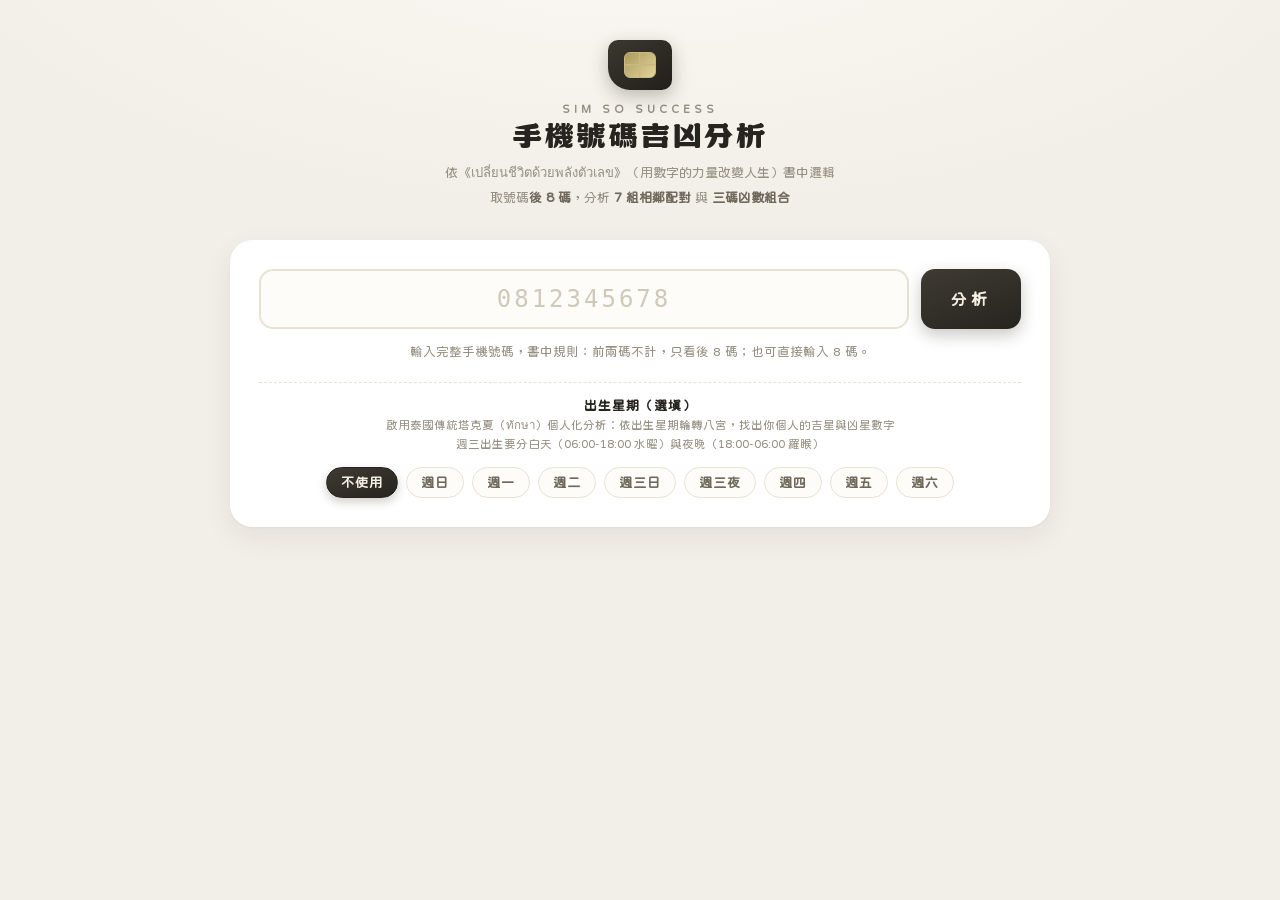
==== commit 453818e4: "perf+fix: 插件漏抓號碼、字型瘦身 9.4MB→433KB、三碼凶數只算書中列出順序 - 插件：BMK_RE 帶 g 旗標被 test() 共用，連續號碼每隔一個漏抓（獵號會直接翻過） - 插" ====
--- a/index.html
+++ b/index.html
@@ -13,10 +13,20 @@
     --bad:#b0472f; --bad-soft:#f8e7e1; --bad-deep:#8c3520;
     --dark:#33302a; --dark2:#4a463e;
   }
+  @font-face{
+    font-family:"openhuninn";
+    src:url("fonts/openhuninn.woff2") format("woff2");
+    font-display:swap;
+  }
+  @font-face{
+    font-family:"ganzaimi";
+    src:url("fonts/ganzaimi.woff2") format("woff2");
+    font-display:swap;
+  }
   *{box-sizing:border-box; margin:0; padding:0;}
   html{scroll-behavior:smooth;}
   body{
-    font-family:"PingFang TC","Noto Sans TC","Microsoft JhengHei",sans-serif;
+    font-family:"openhuninn","PingFang TC","Noto Sans TC","Microsoft JhengHei",sans-serif;
     background:
       radial-gradient(1200px 500px at 50% -10%, #fbf9f4 0%, var(--bg) 60%),
       var(--bg);
@@ -44,7 +54,7 @@
     font-size:11px; letter-spacing:4px; color:var(--sub); font-weight:700;
     text-transform:uppercase; margin-bottom:6px;
   }
-  h1{font-size:30px; font-weight:800; letter-spacing:2px;}
+  h1{font-size:30px; font-weight:800; letter-spacing:2px; font-family:"ganzaimi","openhuninn","PingFang TC",sans-serif;}
   header .sub{
     color:var(--sub); font-size:13px; margin-top:10px; line-height:1.9;
   }
@@ -57,7 +67,8 @@
     margin-bottom:22px; border:1px solid #fff;
   }
   .sec-title{
-    font-size:16px; font-weight:800; letter-spacing:1px;
+    font-size:17px; font-weight:800; letter-spacing:1px;
+    font-family:"ganzaimi","openhuninn","PingFang TC",sans-serif;
     display:flex; align-items:center; gap:10px; margin-bottom:16px;
   }
   .sec-title .bar{width:5px; height:20px; border-radius:3px; background:var(--dark);}
@@ -68,7 +79,7 @@
   /* ---------- input ---------- */
   .input-row{display:flex; gap:12px;}
   input#num{
-    flex:1; font-size:24px; letter-spacing:5px; padding:14px 18px;
+    flex:1; min-width:0; font-size:24px; letter-spacing:5px; padding:14px 18px;
     border:2px solid var(--line); border-radius:14px; outline:none;
     font-family:"SF Mono",Menlo,monospace; text-align:center; color:var(--ink);
     background:#fdfcf9; transition:border-color .2s, box-shadow .2s;
@@ -285,6 +296,42 @@
     h1{font-size:24px;}
     .panel{padding:20px;}
     .hero{gap:18px;}
+    .input-row{flex-direction:column; gap:10px;}
+    input#num{width:100%; min-width:0; font-size:20px; letter-spacing:4px; padding:13px 12px;}
+    button#go{width:100%; padding:14px 0; font-size:17px;}
+  }
+
+  /* ---------- A4 報告書 ---------- */
+  .print-row{text-align:right; margin:-6px 0 14px;}
+  .print-btn{
+    background:none; border:1.5px solid var(--dark); color:var(--dark);
+    border-radius:999px; padding:8px 20px; font-size:13px; font-weight:700;
+    font-family:inherit; letter-spacing:2px; cursor:pointer; transition:background .15s,color .15s;
+  }
+  .print-btn:hover{background:var(--dark); color:#f4efe2;}
+  #printHead{display:none;}
+  @media print{
+    @page{size:A4; margin:12mm;}
+    body{padding:0; background:#fff !important;}
+    *{-webkit-print-color-adjust:exact; print-color-adjust:exact;}
+    header, #inputPanel, .print-row{display:none !important;}
+    .wrap{max-width:100%;}
+    #printHead{
+      display:block; text-align:center; margin-bottom:16px;
+      border-bottom:2px solid var(--dark); padding-bottom:14px;
+    }
+    #printHead .pt{font-size:24px; font-weight:800; letter-spacing:3px; font-family:"ganzaimi","openhuninn",sans-serif;}
+    #printHead .pn{font-size:15px; color:var(--sub); margin-top:6px; letter-spacing:1px;}
+    .panel{
+      box-shadow:none; border:1px solid var(--line);
+      margin-bottom:14px; padding:18px 22px;
+    }
+    .reveal{animation:none !important;}
+    /* 大標題與內文必須同頁 */
+    .sec-title{break-after:avoid; page-break-after:avoid;}
+    #result > .panel:first-child, #tkPanel, #warnPanel{break-inside:avoid; page-break-inside:avoid;}
+    .pair-card, .warn-card, .pc-grid li, .fchip, .tk-tile{break-inside:avoid; page-break-inside:avoid;}
+    .pc-grid{break-inside:avoid; page-break-inside:avoid;}
   }
 </style>
 </head>
@@ -297,7 +344,7 @@
     <div class="sub">依《เปลี่ยนชีวิตด้วยพลังตัวเลข》（用數字的力量改變人生）書中邏輯<br>取號碼<b>後 8 碼</b>，分析 <b>7 組相鄰配對</b> 與 <b>三碼凶數組合</b></div>
   </header>
 
-  <div class="panel">
+  <div class="panel" id="inputPanel">
     <div class="input-row">
       <input id="num" inputmode="numeric" placeholder="0812345678" maxlength="15">
       <button id="go">分析</button>
@@ -321,6 +368,13 @@
   </div>
 
   <div id="result">
+    <div id="printHead">
+      <div class="pt">手機號碼吉凶分析報告書</div>
+      <div class="pn" id="printInfo"></div>
+    </div>
+    <div class="print-row">
+      <button class="print-btn" id="printBtn">產生 A4 報告書</button>
+    </div>
     <div class="panel reveal">
       <div class="hero">
         <div class="ringbox">
@@ -381,7 +435,7 @@
         <span style="background:var(--bad-soft);color:var(--bad-deep)">大凶 -7~-10</span>
       </div>
       <div class="note">
-        計分方式：後 8 碼共 7 組相鄰配對，依書中每組配對的吉凶評級（-10 ~ +10）加總換算為 100 分制；出現書中列名的三碼凶數組合另行扣分。書中定義「吉祥號（เบอร์มงคล）後 8 碼不能含任何凶數配對」，包含書中八組仇敵配對（เลขคู่ศัตรู：13/31、18/81、25/52、27/72、37/73、48/84、67/76、68/86），因此含大凶配對時總分會被限制在 59 分以下。數字 9 會隨相鄰數字變化，數字 0 弊多於利。選填出生星期時，另依泰國傳統塔克夏（ทักษา）盤輪轉八宮做個人化加減分（上限 ±12）。本工具僅整理書中與傳統命理觀點，供參考娛樂。
+        計分方式：後 8 碼共 7 組相鄰配對，依書中每組配對的吉凶評級（-10 ~ +10）加總換算為 100 分制；出現書中列名的三碼凶數組合另行扣分。書中定義「吉祥號（เบอร์มงคล）後 8 碼不能含任何凶數配對」，包含書中八組仇敵配對（เลขคู่ศัตรู：13/31、18/81、25/52、27/72、37/73、48/84、67/76、68/86），含大凶配對的號碼即使總分高，依書中定義也不算真正的吉祥號。數字 9 會隨相鄰數字變化，數字 0 弊多於利。選填出生星期時，另依泰國傳統塔克夏（ทักษา）盤輪轉八宮做個人化加減分（上限 ±12）。本工具僅整理書中與傳統命理觀點，供參考娛樂。
       </div>
     </div>
   </div>
@@ -451,8 +505,8 @@
 };
 
 // ================================================================
-// 書中三碼凶數組合（以數字集合比對，不分順序出現在相鄰三碼）
-// cat：書中分類
+// 書中三碼凶數組合（只比對 label 中列出的順序，出現在相鄰三碼才成立）
+// set：分組代號（排序後的三碼），cat：書中分類
 // ================================================================
 const TRIPLES = [
   {set:"001", p:-8, label:"001 / 010 / 100", cat:"0 的危險組", desc:"工作不進步、上司不疼、被扯後腿、朋友背叛"},
@@ -499,6 +553,10 @@
 ];
 const TK_DAYS = {1:"週日",2:"週一",3:"週二",4:"週三日",5:"週四",6:"週五",7:"週六",8:"週三夜（羅睺）"};
 
+// 三碼順序 -> 凶數組合，例如 "130" -> 013 組
+const TRIPLE_BY_ORDER = new Map();
+TRIPLES.forEach(t => t.label.split(" / ").forEach(o => TRIPLE_BY_ORDER.set(o, t)));
+
 function taksaMap(birthNum){
   const start = TK_CLOCK.indexOf(birthNum);
   const map = {}; // digit -> cat
@@ -515,6 +573,9 @@
 
 function analyze(){
   let raw = $("num").value.replace(/\D/g,"");
+  // 國碼轉回本地格式：+66 9x → 09x（泰國）、+886 9x → 09x（台灣）
+  if(raw.length === 11 && raw.startsWith("66")) raw = "0" + raw.slice(2);
+  else if(raw.length === 12 && raw.startsWith("886")) raw = "0" + raw.slice(3);
   if(raw.length < 4){ alert("請輸入至少 4 碼數字"); return; }
   let prefix = "", core = raw;
   if(raw.length >= 9 && raw[0] === "0"){
@@ -541,18 +602,14 @@
   // 三碼凶數
   const hits = [];
   for(let i=0;i<core.length-2;i++){
-    const key = core.slice(i,i+3).split("").sort().join("");
-    const t = TRIPLES.find(t=>t.set===key);
+    const t = TRIPLE_BY_ORDER.get(core.slice(i,i+3));
     if(t) hits.push({...t, at:core.slice(i,i+3)});
   }
   hits.forEach(h=>score += h.p);
 
-  // 書中規則：吉祥號不能含凶數配對（仇敵組等大凶配對 → 書中分數先封頂 59）
   const hasFatal = pairs.some(p=>p.info.s<=-7);
-  if(hasFatal && score>59) score = 59;
-
-  // 塔克夏個人化加減分（在封頂之後套用：凶星扣分能把分數壓到 59 以下，
-  // 吉星加分則不能把含大凶配對的號碼救回 59 以上）
+
+  // 塔克夏個人化加減分
   let tkAdj = 0, tkInfo = null;
   if(selDay !== ""){
     const map = taksaMap(Number(selDay));
@@ -574,7 +631,6 @@
     }
     tkAdj = Math.max(-12, Math.min(12, tkAdj));
     score += tkAdj;
-    if(hasFatal && score>59) score = 59;
     tkInfo = {tiles, counts, badDigits, goodDigits, map};
   }
 
@@ -587,7 +643,7 @@
   else if(score>=55){ color="var(--mid)"; tag="平"; title="吉凶參半"; desc="好壞配對互相抵消，號碼能量普通。書中建議依自己想加強的面向（財、工作、感情）挑選對應配對的號碼。"; }
   else if(score>=40){ color="#c07a3a"; tag="偏凶"; title="凶多於吉"; desc="這組號碼含有較多書中列為扣分的配對，缺點面向恐蓋過優點。若正逢不順，作者會建議考慮換號。"; }
   else { color="var(--bad)"; tag="凶"; title="建議換號"; desc="依書中邏輯，這組號碼凶數配對過多，對主人的負面影響顯著。作者的做法是：先換號、停用舊號，並配合行善與自我改變。"; }
-  if(hasFatal && score>=55) desc += "（注意：因含大凶配對，總分已被限制，書中定義它無法算是吉祥號。）";
+  if(hasFatal && score>=55) desc += "（注意：此號碼含書中列名的大凶配對，依書中定義它無法算是真正的吉祥號。）";
 
   // 分數圈動畫
   $("result").style.display="block";
@@ -715,11 +771,23 @@
     detail.appendChild(card);
   });
 
+  // 報告書抬頭
+  const today = new Date();
+  const dateTxt = `${today.getFullYear()}/${String(today.getMonth()+1).padStart(2,"0")}/${String(today.getDate()).padStart(2,"0")}`;
+  $("printInfo").textContent =
+    `號碼 ${raw}${selDay !== "" ? `｜出生 ${TK_DAYS[Number(selDay)]}` : ""}｜產生日期 ${dateTxt}｜sim-mongkol 吉凶分析工具`;
+
+  // 網址同步，結果可直接複製連結分享或加書籤
+  const qs = new URLSearchParams({n: raw});
+  if(selDay !== "") qs.set("d", selDay);
+  history.replaceState(null, "", "?" + qs);
+
   window.scrollTo({top:$("result").offsetTop-20, behavior:"smooth"});
 }
 
 $("go").addEventListener("click", analyze);
 $("num").addEventListener("keydown", e=>{ if(e.key==="Enter") analyze(); });
+$("printBtn").addEventListener("click", ()=>window.print());
 
 // 出生星期選擇
 document.querySelectorAll("#dayChips button").forEach(btn=>{
@@ -731,6 +799,22 @@
   });
 });
 document.querySelector('#dayChips button[data-d=""]').classList.add("on");
+
+// 網址參數：?n=號碼&d=出生星期（1=週日…7=週六、8=週三夜），供插件跳轉直接分析
+(function(){
+  const qs = new URLSearchParams(location.search);
+  const qn = (qs.get("n") || "").replace(/\D/g, "");
+  if(!qn) return;
+  $("num").value = qn;
+  const qd = qs.get("d") || "";
+  const chip = document.querySelector(`#dayChips button[data-d="${qd}"]`);
+  if(chip){
+    document.querySelectorAll("#dayChips button").forEach(b => b.classList.remove("on"));
+    chip.classList.add("on");
+    selDay = qd;
+  }
+  analyze();
+})();
 </script>
 </body>
 </html>
